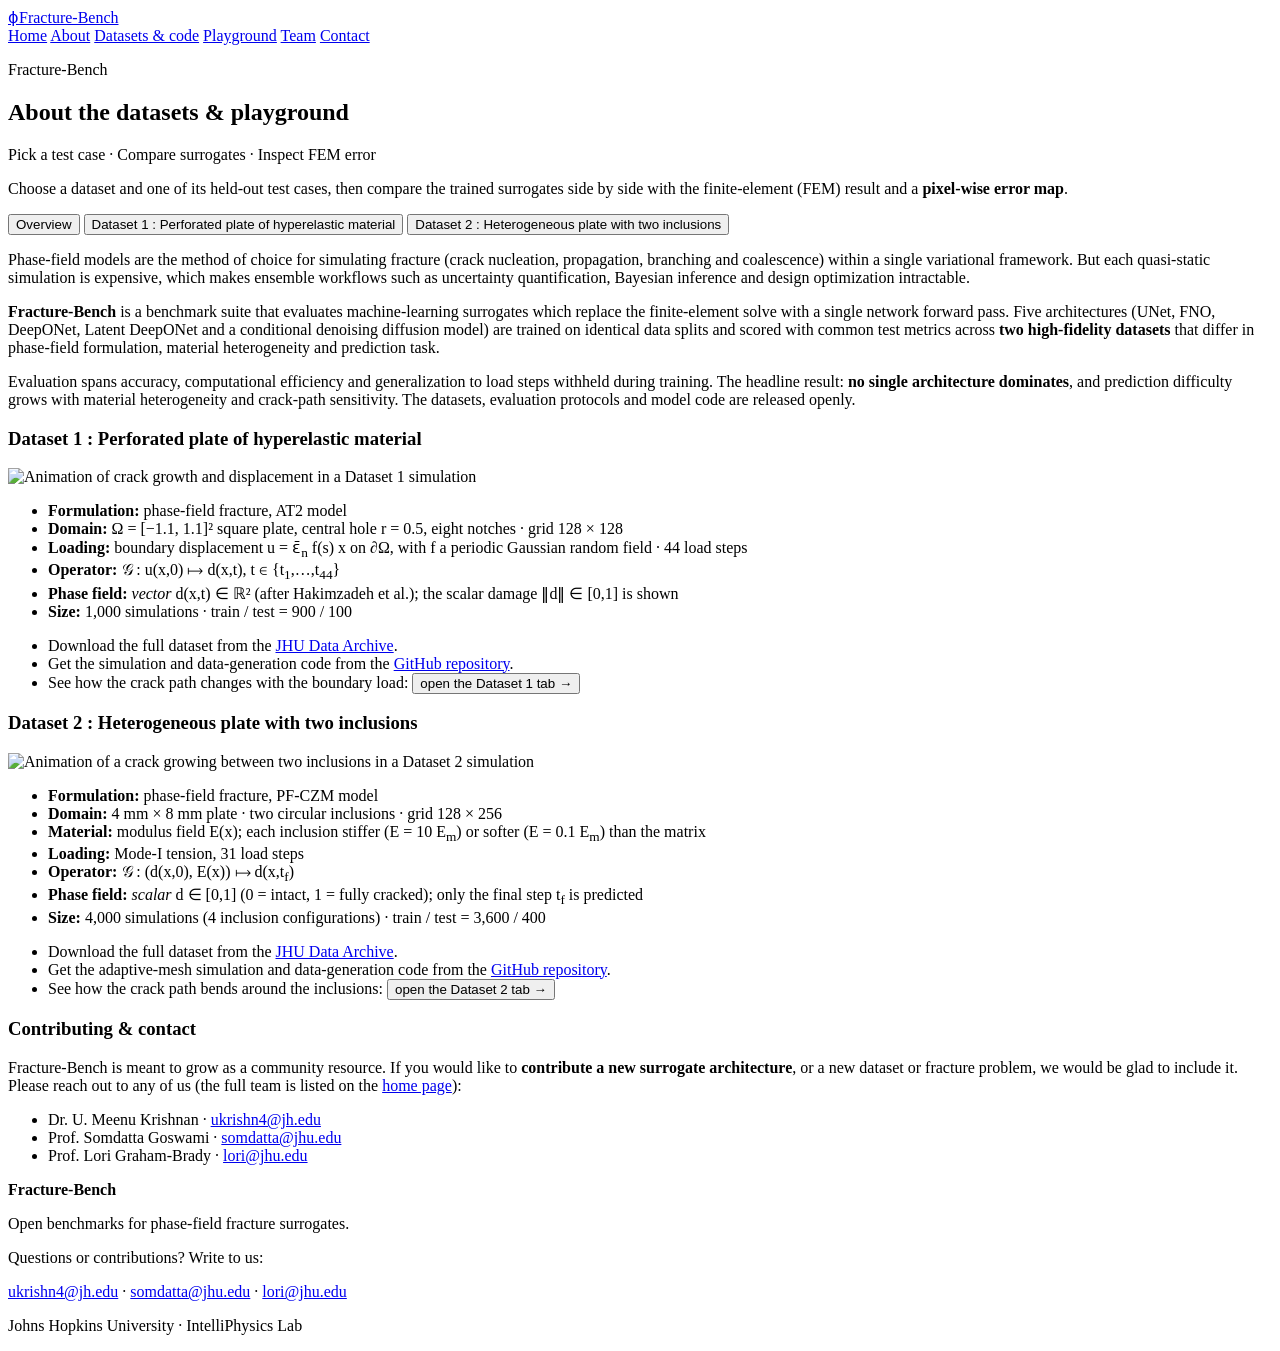
==== playground.html @ a0dae235 "website" ====
<!doctype html>
<html lang="en">
<head>
  <meta charset="utf-8">
  <meta name="viewport" content="width=device-width, initial-scale=1">
  <title>Fracture-Bench Playground</title>
  <meta name="description" content="Compare FNO, DeepONet and Latent DeepONet predictions with finite-element results on held-out phase-field fracture test cases.">
  <link rel="icon" href="data:image/svg+xml,%3Csvg xmlns='http://www.w3.org/2000/svg' viewBox='0 0 32 32'%3E%3Crect width='32' height='32' rx='4' fill='%230D1F45'/%3E%3Ctext x='16' y='22' font-size='18' text-anchor='middle' fill='white' font-family='serif'%3E%CF%95%3C/text%3E%3C/svg%3E">
  <link rel="preconnect" href="https://fonts.googleapis.com">
  <link rel="preconnect" href="https://fonts.gstatic.com" crossorigin>
  <link href="https://fonts.googleapis.com/css2?family=Inter:wght@400;500;600;700;800&display=swap" rel="stylesheet">
  <link rel="stylesheet" href="assets/style.css">
  <script src="assets/site.js" defer></script>
  <script src="assets/viewer.js" defer></script>
</head>
<body>
  <header class="site-nav">
    <div class="wrap nav-inner">
      <a class="brand" href="./"><span class="mark"><span>ϕ</span></span><span>Fracture-Bench</span></a>
      <nav class="nav-links" aria-label="Site">
        <a href="./">Home</a>
        <a href="./#about" class="nav-extra">About</a>
        <a href="./#resources" class="nav-extra">Datasets &amp; code</a>
        <a href="playground.html" aria-current="page">Playground</a>
        <a href="./#team" class="nav-extra">Team</a>
        <a href="#contact" class="nav-extra">Contact</a>
      </nav>
    </div>
  </header>

  <section class="page-head">
    <div class="wrap-narrow">
      <p class="kicker">Fracture-Bench</p>
      <h1>About the datasets &amp; playground</h1>
      <p class="page-sub">Pick a test case · Compare surrogates · Inspect FEM error</p>
    </div>
  </section>

  <main class="wrap-narrow">
    <p class="pg-copy">Choose a dataset and one of its held-out test cases, then compare the trained surrogates side by side with the finite-element (FEM) result and a <strong>pixel-wise error map</strong>.</p>

    <div class="tabs" role="tablist" aria-label="Playground sections">
      <button class="tab" role="tab" id="tab-overview" aria-controls="panel-overview" data-tab="overview">Overview</button>
      <button class="tab" role="tab" id="tab-dataset1" aria-controls="panel-dataset1" data-tab="dataset1">Dataset 1 : Perforated plate of hyperelastic material</button>
      <button class="tab" role="tab" id="tab-dataset2" aria-controls="panel-dataset2" data-tab="dataset2">Dataset 2 : Heterogeneous plate with two inclusions</button>
    </div>

    <!-- ============================================================ Overview -->
    <section id="panel-overview" role="tabpanel" aria-labelledby="tab-overview">
      <div class="box accent">
        <p>Phase-field models are the method of choice for simulating fracture (crack nucleation, propagation, branching and coalescence) within a single variational framework. But each quasi-static simulation is expensive, which makes ensemble workflows such as uncertainty quantification, Bayesian inference and design optimization intractable.</p>
        <p><b>Fracture-Bench</b> is a benchmark suite that evaluates machine-learning surrogates which replace the finite-element solve with a single network forward pass. Five architectures (UNet, FNO, DeepONet, Latent DeepONet and a conditional denoising diffusion model) are trained on identical data splits and scored with common test metrics across <b>two high-fidelity datasets</b> that differ in phase-field formulation, material heterogeneity and prediction task.</p>
        <p>Evaluation spans accuracy, computational efficiency and generalization to load steps withheld during training. The headline result: <b>no single architecture dominates</b>, and prediction difficulty grows with material heterogeneity and crack-path sensitivity. The datasets, evaluation protocols and model code are released openly.</p>
      </div>

      <div class="ds-grid">
        <div class="box">
          <h3>Dataset 1 : Perforated plate of hyperelastic material</h3>
          <img src="https://raw.githubusercontent.com/Centrum-IntelliPhysics/Benchmark-Data--Phase-field-fracture-in-hyperelastic-material/main/animations/phase_and_disp_evolution_sample1.gif" alt="Animation of crack growth and displacement in a Dataset 1 simulation">
          <ul>
            <li><b>Formulation:</b> phase-field fracture, AT2 model</li>
            <li><b>Domain:</b> Ω = [−1.1, 1.1]² square plate, central hole r = 0.5, eight notches · grid 128 × 128</li>
            <li><b>Loading:</b> boundary displacement u = ε̄<sub>n</sub> f(s) x on ∂Ω, with f a periodic Gaussian random field · 44 load steps</li>
            <li><b>Operator:</b> 𝒢 : u(x,0) ↦ d(x,t), t ∈ {t<sub>1</sub>,…,t<sub>44</sub>}</li>
            <li><b>Phase field:</b> <i>vector</i> d(x,t) ∈ ℝ² (after Hakimzadeh et al.); the scalar damage ‖d‖ ∈ [0,1] is shown</li>
            <li><b>Size:</b> 1,000 simulations · train / test = 900 / 100</li>
          </ul>
          <ul class="ticks">
            <li>Download the full dataset from the <a href="https://doi.org/10.7281/T1XFF19O" target="_blank" rel="noopener">JHU Data Archive</a>.</li>
            <li>Get the simulation and data-generation code from the <a href="https://github.com/Centrum-IntelliPhysics/Benchmark-Data--Phase-field-fracture-in-hyperelastic-material" target="_blank" rel="noopener">GitHub repository</a>.</li>
            <li>See how the crack path changes with the boundary load: <button class="link-button" type="button" data-goto="dataset1">open the Dataset 1 tab →</button></li>
          </ul>
        </div>
        <div class="box">
          <h3>Dataset 2 : Heterogeneous plate with two inclusions</h3>
          <img src="https://raw.githubusercontent.com/Centrum-IntelliPhysics/Benchmark_Data_Phase_field_fracture_in_fgm/main/figure/1_animation.gif" alt="Animation of a crack growing between two inclusions in a Dataset 2 simulation">
          <ul>
            <li><b>Formulation:</b> phase-field fracture, PF-CZM model</li>
            <li><b>Domain:</b> 4 mm × 8 mm plate · two circular inclusions · grid 128 × 256</li>
            <li><b>Material:</b> modulus field E(x); each inclusion stiffer (E = 10 E<sub>m</sub>) or softer (E = 0.1 E<sub>m</sub>) than the matrix</li>
            <li><b>Loading:</b> Mode-I tension, 31 load steps</li>
            <li><b>Operator:</b> 𝒢 : (d(x,0), E(x)) ↦ d(x,t<sub>f</sub>)</li>
            <li><b>Phase field:</b> <i>scalar</i> d ∈ [0,1] (0 = intact, 1 = fully cracked); only the final step t<sub>f</sub> is predicted</li>
            <li><b>Size:</b> 4,000 simulations (4 inclusion configurations) · train / test = 3,600 / 400</li>
          </ul>
          <ul class="ticks">
            <li>Download the full dataset from the <a href="https://doi.org/10.7281/T1RZFI3I" target="_blank" rel="noopener">JHU Data Archive</a>.</li>
            <li>Get the adaptive-mesh simulation and data-generation code from the <a href="https://github.com/Centrum-IntelliPhysics/Benchmark_Data_Phase_field_fracture_in_fgm" target="_blank" rel="noopener">GitHub repository</a>.</li>
            <li>See how the crack path bends around the inclusions: <button class="link-button" type="button" data-goto="dataset2">open the Dataset 2 tab →</button></li>
          </ul>
        </div>
      </div>

      <div class="box accent">
        <h3>Contributing &amp; contact</h3>
        <p>Fracture-Bench is meant to grow as a community resource. If you would like to <b>contribute a new surrogate architecture</b>, or a new dataset or fracture problem, we would be glad to include it. Please reach out to any of us (the full team is listed on the <a href="./#team">home page</a>):</p>
        <ul>
          <li>Dr. U. Meenu Krishnan · <a href="mailto:ukrishn4@jh.edu">ukrishn4@jh.edu</a></li>
          <li>Prof. Somdatta Goswami · <a href="mailto:somdatta@jhu.edu">somdatta@jhu.edu</a></li>
          <li>Prof. Lori Graham-Brady · <a href="mailto:lori@jhu.edu">lori@jhu.edu</a></li>
        </ul>
      </div>
    </section>

    <!-- ============================================================ Dataset 1 -->
    <section id="panel-dataset1" role="tabpanel" aria-labelledby="tab-dataset1" hidden>
      <div class="box">
        Crack growth in a <b>perforated hyperelastic plate</b> (AT2) under a Gaussian-random-field boundary displacement.
        <ul>
          <li><b>Test case:</b> one of 10 held-out FEM simulations that the models never saw in training.</li>
          <li><b>Surrogates:</b> compare FNO, DeepONet and Latent DeepONet at 11, 22 or 44 load steps.</li>
          <li><b>Output:</b> the damage ‖d(x,t)‖ at each load step next to FEM, and the error |prediction − FEM| below. Press <b>Play</b> to watch the crack grow.</li>
        </ul>
      </div>
      <div class="viewer" data-viewer="d1">
        <div class="controls">
          <h2>Input</h2>
          <div class="field">
            <label for="d1-sample">Held-out test case</label>
            <select id="d1-sample"></select>
          </div>
          <figure class="input-figure field">
            <img id="d1-input" alt="Initial displacement magnitude of the selected test case">
            <figcaption>‖u(x, 0)‖, the initial displacement the models take as input</figcaption>
          </figure>
          <h2>Surrogates</h2>
          <div class="field checks" id="d1-models"></div>
          <div class="field">
            <span class="label" id="d1-res-label">Temporal resolution (load steps)</span>
            <div class="segmented" role="group" aria-labelledby="d1-res-label" id="d1-res">
              <button type="button" data-n="11" aria-pressed="true">11</button>
              <button type="button" data-n="22" aria-pressed="false">22</button>
              <button type="button" data-n="44" aria-pressed="false">44</button>
            </div>
          </div>
          <p class="hint">UNet and cDDPM will be added once their trained weights are released.</p>
        </div>
        <div class="output">
          <div class="step-bar">
            <button class="play" type="button" id="d1-play">▶ Play</button>
            <input type="range" id="d1-step" min="1" max="11" value="11" aria-label="Load step">
            <output id="d1-step-out" for="d1-step">Load step 11 / 11</output>
          </div>
          <p class="row-title">‖d(x, t)‖: prediction and FEM</p>
          <div class="panels" id="d1-pred"></div>
          <div class="hbar" id="d1-cb-phase"></div>
          <p class="row-title">|prediction − FEM|</p>
          <div class="panels" id="d1-err"></div>
          <div class="hbar" id="d1-cb-err"></div>
          <p class="hint">Predictions were computed once with the trained models. The error scale is capped at the 95th percentile of the errors at each load step. MSE is the mean squared error of ‖d‖ at the shown step, outside the hole. The 11- and 22-step FNO models are re-runs that saved their spectral weights, and the 44-step DeepONet comes from a supplementary run (in the paper, that configuration did not reach the error threshold).</p>
        </div>
      </div>
    </section>

    <!-- ============================================================ Dataset 2 -->
    <section id="panel-dataset2" role="tabpanel" aria-labelledby="tab-dataset2" hidden>
      <div class="box">
        The final crack pattern in a <b>heterogeneous plate with two circular inclusions</b> (PF-CZM) under Mode-I tension.
        <ul>
          <li><b>Test case:</b> one of 10 held-out FEM simulations covering all four inclusion configurations.</li>
          <li><b>Surrogates:</b> compare FNO, DeepONet and Latent DeepONet.</li>
          <li><b>Output:</b> the phase field d(x,t<sub>f</sub>) at the final load step next to FEM, and the error |prediction − FEM| below.</li>
        </ul>
      </div>
      <div class="viewer d2" data-viewer="d2">
        <div class="controls">
          <h2>Input</h2>
          <div class="field">
            <label for="d2-sample">Held-out test case</label>
            <select id="d2-sample"></select>
          </div>
          <figure class="input-figure field">
            <img id="d2-input" alt="Inclusions and initial crack of the selected test case">
            <figcaption>Inclusions and the initial crack d(x, 0)</figcaption>
            <ul class="legend">
              <li><span class="swatch" style="background:#8CB87C"></span><span>stiffer inclusion (10 E<sub>m</sub>)</span></li>
              <li><span class="swatch" style="background:#2F6B3C"></span><span>softer inclusion (0.1 E<sub>m</sub>)</span></li>
              <li><span class="swatch" style="background:#4B2273"></span><span>initial crack</span></li>
            </ul>
          </figure>
          <h2>Surrogates</h2>
          <div class="field checks" id="d2-models"></div>
          <p class="hint">UNet and cDDPM will be added once their trained weights are released.</p>
        </div>
        <div class="output">
          <p class="row-title">d(x, t<sub>f</sub>): prediction and FEM</p>
          <div class="panels" id="d2-pred"></div>
          <div class="hbar" id="d2-cb-phase"></div>
          <p class="row-title">|prediction − FEM|</p>
          <div class="panels" id="d2-err"></div>
          <div class="hbar" id="d2-cb-err"></div>
          <p class="hint">Predictions were computed once with the trained models. The error scale is capped at the 95th percentile of the errors. MSE is the mean squared error of d over the whole plate.</p>
        </div>
      </div>
    </section>

    <noscript><p class="empty">The playground needs JavaScript to show the test cases.</p></noscript>
  </main>

  <footer class="footer" id="contact">
    <div class="wrap footer-inner">
      <div>
        <strong>Fracture-Bench</strong>
        <p>Open benchmarks for phase-field fracture surrogates.</p>
      </div>
      <div>
        <p>Questions or contributions? Write to us:</p>
        <p><a href="mailto:ukrishn4@jh.edu">ukrishn4@jh.edu</a> · <a href="mailto:somdatta@jhu.edu">somdatta@jhu.edu</a> · <a href="mailto:lori@jhu.edu">lori@jhu.edu</a></p>
        <p>Johns Hopkins University · IntelliPhysics Lab</p>
      </div>
    </div>
  </footer>
</body>
</html>
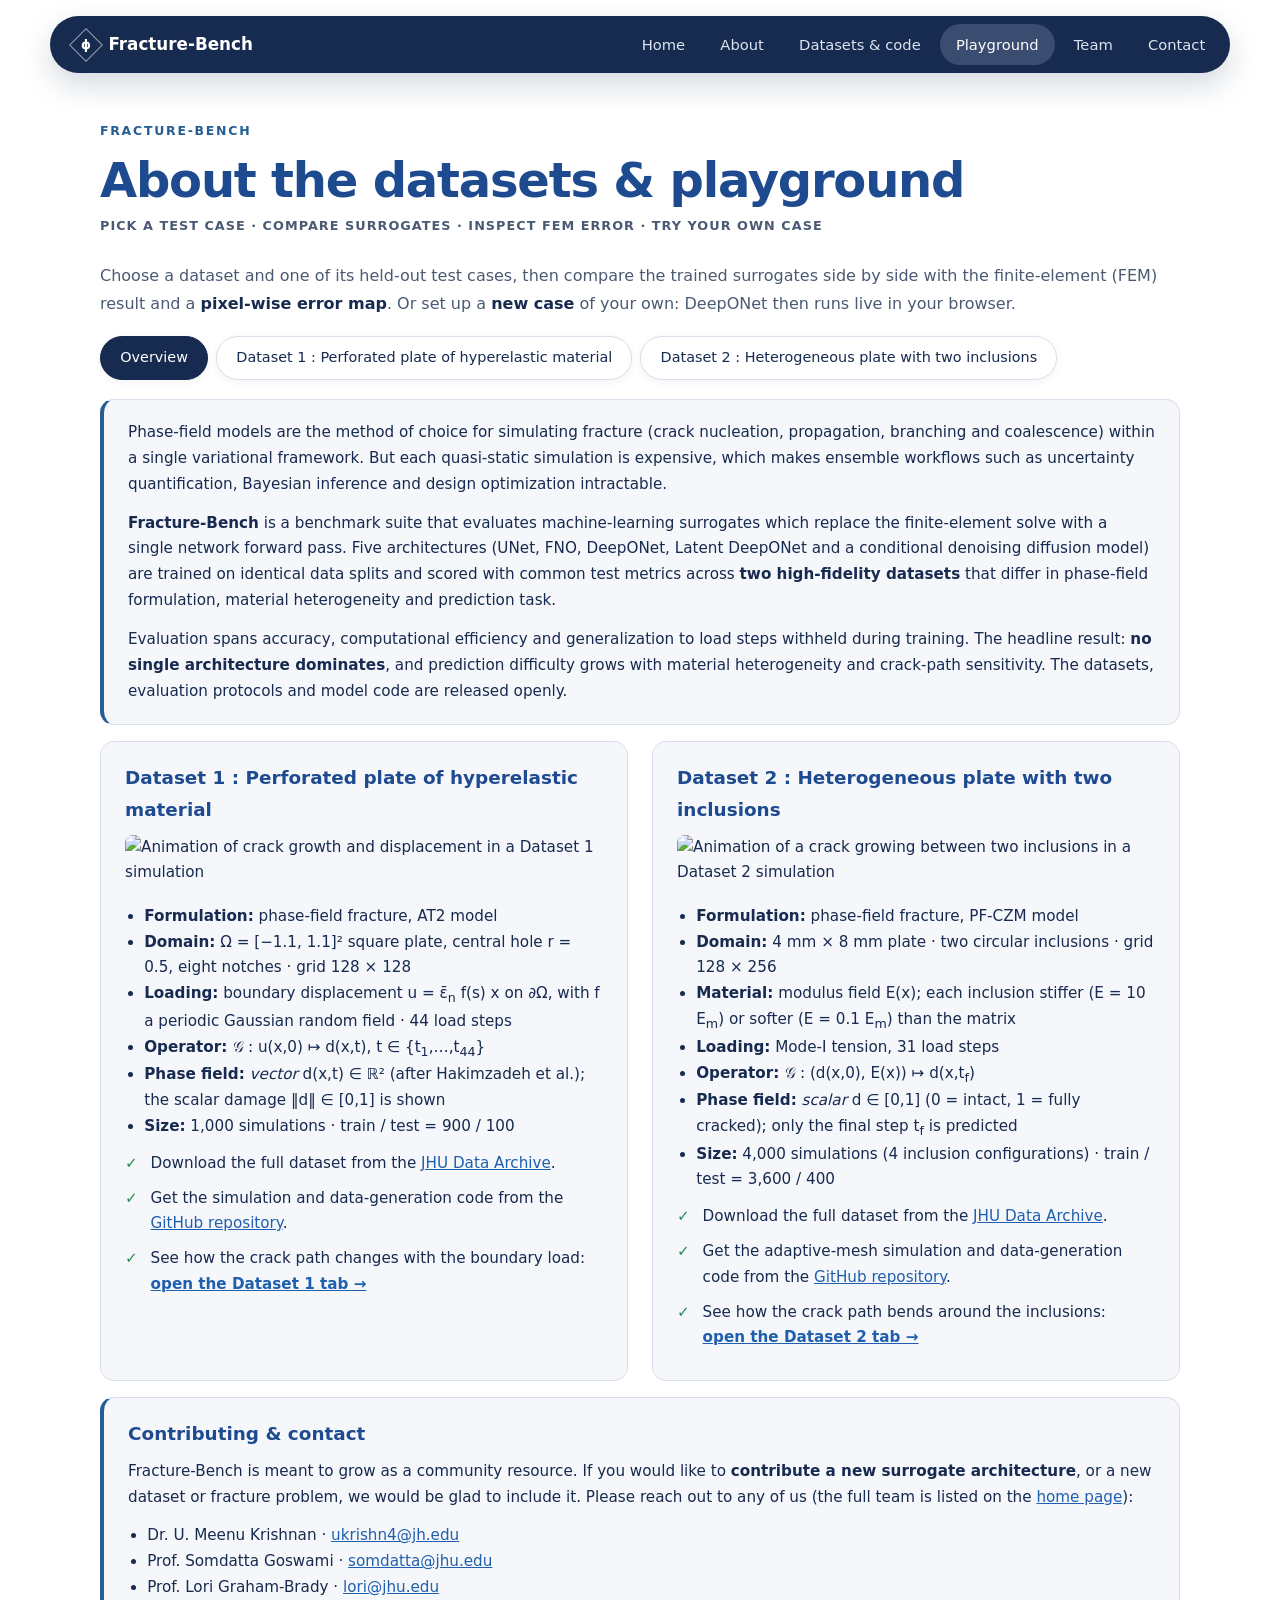
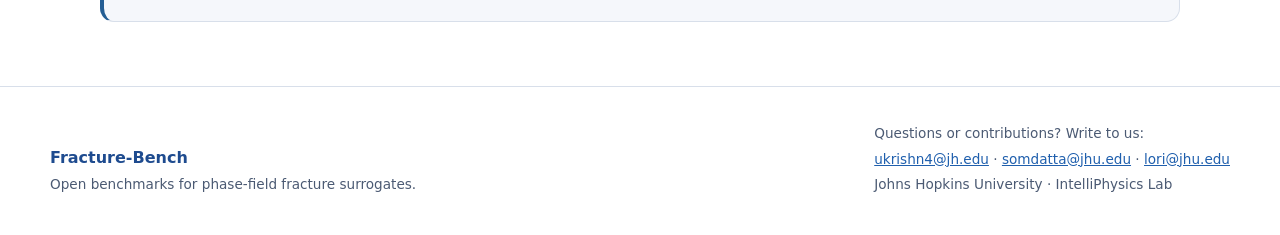
==== commit 746e06f3: "update" ====
--- a/playground.html
+++ b/playground.html
@@ -12,6 +12,7 @@
   <link rel="stylesheet" href="assets/style.css">
   <script src="assets/site.js" defer></script>
   <script src="assets/viewer.js" defer></script>
+  <script src="assets/live.js" defer></script>
 </head>
 <body>
   <header class="site-nav">
@@ -32,12 +33,12 @@
     <div class="wrap-narrow">
       <p class="kicker">Fracture-Bench</p>
       <h1>About the datasets &amp; playground</h1>
-      <p class="page-sub">Pick a test case · Compare surrogates · Inspect FEM error</p>
+      <p class="page-sub">Pick a test case · Compare surrogates · Inspect FEM error · Try your own case</p>
     </div>
   </section>
 
   <main class="wrap-narrow">
-    <p class="pg-copy">Choose a dataset and one of its held-out test cases, then compare the trained surrogates side by side with the finite-element (FEM) result and a <strong>pixel-wise error map</strong>.</p>
+    <p class="pg-copy">Choose a dataset and one of its held-out test cases, then compare the trained surrogates side by side with the finite-element (FEM) result and a <strong>pixel-wise error map</strong>. Or set up a <strong>new case</strong> of your own: DeepONet then runs live in your browser.</p>
 
     <div class="tabs" role="tablist" aria-label="Playground sections">
       <button class="tab" role="tab" id="tab-overview" aria-controls="panel-overview" data-tab="overview">Overview</button>
@@ -110,9 +111,72 @@
           <li><b>Test case:</b> one of 10 held-out FEM simulations that the models never saw in training.</li>
           <li><b>Surrogates:</b> compare FNO, DeepONet and Latent DeepONet at 11, 22 or 44 load steps.</li>
           <li><b>Output:</b> the damage ‖d(x,t)‖ at each load step next to FEM, and the error |prediction − FEM| below. Press <b>Play</b> to watch the crack grow.</li>
+          <li><b>New load:</b> switch the input to <b>New load (live)</b> to draw your own boundary load. DeepONet then predicts the crack growth in your browser.</li>
         </ul>
       </div>
-      <div class="viewer" data-viewer="d1">
+      <div class="mode-bar">
+        <span class="label" id="d1-mode-label">Input</span>
+        <div class="segmented" role="group" aria-labelledby="d1-mode-label" data-modes="d1">
+          <button type="button" data-v="test" aria-pressed="true">Held-out test case</button>
+          <button type="button" data-v="live" aria-pressed="false">New load (live)</button>
+        </div>
+      </div>
+      <div class="viewer live" id="d1-live" hidden>
+        <div class="controls">
+          <h2>Boundary load</h2>
+          <p class="hint formula">A new load from the Gaussian random field of the FEM data generator:<br>
+            f(s) = μ + Σ<sub>n</sub> λ<sub>n</sub> [ξ<sub>n</sub> cos nφ + η<sub>n</sub> sin nφ], λ<sub>n</sub> = √2 σ ((2πn)² + τ²)<sup>−γ/2</sup></p>
+          <div class="field">
+            <label for="d1l-seed">Random seed (ξ<sub>n</sub>, η<sub>n</sub>)</label>
+            <div class="seed-row">
+              <input type="number" id="d1l-seed" min="0" max="99999" step="1" value="42">
+              <button type="button" class="ghost" id="d1l-dice">New random load</button>
+            </div>
+          </div>
+          <div class="field params">
+            <label>γ, smoothness <input type="number" id="d1l-gamma" min="1" max="8" step="0.5" value="4"></label>
+            <label>τ, inverse length scale <input type="number" id="d1l-tau" min="0.5" max="20" step="0.5" value="5"></label>
+            <label>σ, amplitude <input type="number" id="d1l-sigma" min="1" max="2000" step="25" value="625"></label>
+            <label>μ, mean load level <input type="number" id="d1l-mean" min="0.3" max="3" step="0.05" value="1"></label>
+          </div>
+          <p class="hint">The training data used γ = 4, τ = 5, σ = 625 and μ = 1. Other values give loads unlike any the model was trained on. <button class="link-button" type="button" id="d1l-reset">Reset</button></p>
+          <figure class="profile field">
+            <svg id="d1l-profile" viewBox="0 0 300 112" role="img" aria-label="Boundary load profile"></svg>
+            <figcaption>Load profile f(s) / mean</figcaption>
+          </figure>
+          <figure class="input-figure field">
+            <canvas id="d1l-input" width="128" height="128" role="img" aria-label="Initial displacement magnitude"></canvas>
+            <figcaption>‖u(x, 0)‖ from a linear-elastic solve of the first load step</figcaption>
+          </figure>
+          <h2>Surrogate</h2>
+          <p class="hint">DeepONet, running in your browser.</p>
+          <div class="field">
+            <span class="label" id="d1l-res-label">Temporal resolution (load steps)</span>
+            <div class="segmented" role="group" aria-labelledby="d1l-res-label" id="d1l-res">
+              <button type="button" data-v="11" aria-pressed="true">11</button>
+              <button type="button" data-v="22" aria-pressed="false">22</button>
+              <button type="button" data-v="44" aria-pressed="false">44</button>
+            </div>
+          </div>
+          <button class="run" type="button" id="d1l-run">Predict crack evolution</button>
+          <p class="status" id="d1l-status" role="status"></p>
+        </div>
+        <div class="output">
+          <div class="step-bar">
+            <button class="play" type="button" id="d1l-play">▶ Play</button>
+            <input type="range" id="d1l-step" min="1" max="11" value="11" aria-label="Load step">
+            <output id="d1l-step-out" for="d1l-step">Load step – / –</output>
+          </div>
+          <p class="row-title">‖d(x, t)‖: DeepONet prediction</p>
+          <div class="live-frame" id="d1l-frame">
+            <canvas id="d1l-pred" width="128" height="128" role="img" aria-label="DeepONet prediction"></canvas>
+            <p class="placeholder" id="d1l-placeholder"><span>Press <b>Predict crack evolution</b> to run DeepONet on this load.</span></p>
+          </div>
+          <div class="hbar" id="d1l-cb"></div>
+          <p class="hint">DeepONet runs on your computer with the trained weights, which are downloaded once (12–20 MB). A prediction takes a few seconds on a laptop. A new load has no FEM result, so there is no error map. FNO and Latent DeepONet have much larger weights (185 MB to 1.2 GB), so they are shown for the held-out test cases only. The 44-step DeepONet comes from a supplementary run.</p>
+        </div>
+      </div>
+      <div class="viewer" id="d1-test" data-viewer="d1">
         <div class="controls">
           <h2>Input</h2>
           <div class="field">
@@ -160,9 +224,66 @@
           <li><b>Test case:</b> one of 10 held-out FEM simulations covering all four inclusion configurations.</li>
           <li><b>Surrogates:</b> compare FNO, DeepONet and Latent DeepONet.</li>
           <li><b>Output:</b> the phase field d(x,t<sub>f</sub>) at the final load step next to FEM, and the error |prediction − FEM| below.</li>
+          <li><b>Your own setup:</b> switch the input to <b>Custom setup (live)</b> to choose the inclusions and place the initial crack. DeepONet then predicts the final crack in your browser.</li>
         </ul>
       </div>
-      <div class="viewer d2" data-viewer="d2">
+      <div class="mode-bar">
+        <span class="label" id="d2-mode-label">Input</span>
+        <div class="segmented" role="group" aria-labelledby="d2-mode-label" data-modes="d2">
+          <button type="button" data-v="test" aria-pressed="true">Held-out test case</button>
+          <button type="button" data-v="live" aria-pressed="false">Custom setup (live)</button>
+        </div>
+      </div>
+      <div class="viewer d2 live" id="d2-live" hidden>
+        <div class="controls">
+          <h2>Inclusions</h2>
+          <div class="field">
+            <span class="label" id="d2l-upper-label">Upper inclusion (2 mm diameter)</span>
+            <div class="segmented" role="group" aria-labelledby="d2l-upper-label" id="d2l-upper">
+              <button type="button" data-v="1" aria-pressed="false">Stiffer (10 E<sub>m</sub>)</button>
+              <button type="button" data-v="0" aria-pressed="true">Softer (0.1 E<sub>m</sub>)</button>
+            </div>
+          </div>
+          <div class="field">
+            <span class="label" id="d2l-lower-label">Lower inclusion (3 mm diameter)</span>
+            <div class="segmented" role="group" aria-labelledby="d2l-lower-label" id="d2l-lower">
+              <button type="button" data-v="1" aria-pressed="true">Stiffer (10 E<sub>m</sub>)</button>
+              <button type="button" data-v="0" aria-pressed="false">Softer (0.1 E<sub>m</sub>)</button>
+            </div>
+          </div>
+          <h2>Initial crack tip</h2>
+          <div class="field range-field">
+            <label for="d2l-tx">Tip x <output id="d2l-tx-out" for="d2l-tx"></output></label>
+            <input type="range" id="d2l-tx" step="1">
+          </div>
+          <div class="field range-field">
+            <label for="d2l-ty">Tip y <output id="d2l-ty-out" for="d2l-ty"></output></label>
+            <input type="range" id="d2l-ty" step="1">
+          </div>
+          <p class="hint">The tip can be placed where the training cracks started. You can also click on the plate below.</p>
+          <figure class="input-figure field">
+            <canvas id="d2l-input" width="128" height="256" role="img" aria-label="Inclusions and initial crack"></canvas>
+            <figcaption>Inclusions and the initial crack d(x, 0)</figcaption>
+            <ul class="legend">
+              <li><span class="swatch" style="background:#8CB87C"></span><span>stiffer inclusion (10 E<sub>m</sub>)</span></li>
+              <li><span class="swatch" style="background:#2F6B3C"></span><span>softer inclusion (0.1 E<sub>m</sub>)</span></li>
+              <li><span class="swatch" style="background:#4B2273"></span><span>initial crack</span></li>
+            </ul>
+          </figure>
+          <button class="run" type="button" id="d2l-run">Predict final crack path</button>
+          <p class="status" id="d2l-status" role="status"></p>
+        </div>
+        <div class="output">
+          <p class="row-title">d(x, t<sub>f</sub>): DeepONet prediction</p>
+          <div class="live-frame" id="d2l-frame">
+            <canvas id="d2l-pred" width="128" height="256" role="img" aria-label="DeepONet prediction"></canvas>
+            <p class="placeholder" id="d2l-placeholder"><span>Press <b>Predict final crack path</b> to run DeepONet on this setup.</span></p>
+          </div>
+          <div class="hbar" id="d2l-cb"></div>
+          <p class="hint">DeepONet runs on your computer with the trained weights, which are downloaded once (24 MB). The first prediction takes a few seconds; after that, the result updates as you change the setup. A custom setup has no FEM result, so there is no error map. FNO and Latent DeepONet have much larger weights (144 MB and 277 MB), so they are shown for the held-out test cases only.</p>
+        </div>
+      </div>
+      <div class="viewer d2" id="d2-test" data-viewer="d2">
         <div class="controls">
           <h2>Input</h2>
           <div class="field">
--- a/assets/style.css
+++ b/assets/style.css
@@ -0,0 +1,511 @@
+/* Fracture-Bench site: white pages, dark-blue text, blue headings. */
+:root {
+  --navy: #172A4F;          /* menu pill, dark text */
+  --navy-active: #3A4D70;   /* current menu item */
+  --heading: #1E4B8F;       /* headings */
+  --blue: #245E94;          /* accents, active controls */
+  --text: #172A4F;
+  --muted: #4B5A73;
+  --border: #D8DFEA;
+  --soft-bg: #F5F7FB;
+  --link: #1F5FAD;
+  --tick: #2E8B57;
+  color-scheme: light;
+}
+
+* { box-sizing: border-box; }
+html { scroll-behavior: smooth; }
+body {
+  margin: 0;
+  background: #FFFFFF;
+  color: var(--text);
+  font-family: 'Inter', system-ui, -apple-system, 'Segoe UI', sans-serif;
+  line-height: 1.6;
+  -webkit-font-smoothing: antialiased;
+}
+h1, h2, h3 { color: var(--heading); }
+a { color: var(--link); }
+b, strong { color: var(--navy); }
+img { max-width: 100%; }
+.wrap { width: min(1180px, calc(100% - 3rem)); margin: 0 auto; }
+.wrap-narrow { width: min(1080px, calc(100% - 3rem)); margin: 0 auto; }
+
+/* ---------------------------------------------------------------- menu pill */
+.site-nav {
+  position: sticky;
+  top: 0;
+  z-index: 50;
+  padding: 1rem 0 .6rem;
+  background: linear-gradient(#FFFFFF 75%, rgba(255,255,255,0));
+}
+.nav-inner {
+  display: flex;
+  align-items: center;
+  justify-content: space-between;
+  gap: 1rem;
+  background: var(--navy);
+  border-radius: 999px;
+  padding: .5rem .55rem .5rem 1.5rem;
+  box-shadow: 0 12px 30px rgba(23,42,79,.18);
+}
+.brand {
+  display: inline-flex;
+  align-items: center;
+  gap: .65rem;
+  color: #FFFFFF;
+  text-decoration: none;
+  font-size: 1.05rem;
+  font-weight: 700;
+  white-space: nowrap;
+}
+.mark {
+  width: 24px;
+  height: 24px;
+  display: grid;
+  place-items: center;
+  border: 1px solid rgba(255,255,255,.55);
+  font-size: .78rem;
+  transform: rotate(45deg);
+}
+.mark span { transform: rotate(-45deg); }
+.nav-links { display: flex; align-items: center; gap: .2rem; }
+.nav-links a {
+  color: #DCE4F0;
+  text-decoration: none;
+  font-size: .92rem;
+  font-weight: 500;
+  padding: .55rem 1rem;
+  border-radius: 999px;
+  white-space: nowrap;
+}
+.nav-links a:hover { color: #FFFFFF; background: rgba(255,255,255,.1); }
+.nav-links a[aria-current="page"] { color: #FFFFFF; background: var(--navy-active); }
+.nav-links a:focus-visible, .brand:focus-visible { outline: 2px solid #FFFFFF; outline-offset: 2px; }
+
+/* ---------------------------------------------------------------- hero */
+.hero { padding: 3.2rem 0 2.6rem; }
+.kicker {
+  margin: 0 0 .8rem;
+  color: var(--blue);
+  text-transform: uppercase;
+  letter-spacing: .14em;
+  font-weight: 700;
+  font-size: .78rem;
+}
+.hero h1 {
+  font-size: clamp(2.6rem, 7vw, 5.4rem);
+  line-height: 1;
+  font-weight: 800;
+  letter-spacing: -.035em;
+  margin: 0 0 1.2rem;
+}
+.hero-deck { margin: 0 0 .8rem; font-size: clamp(1.15rem, 2.2vw, 1.6rem); font-weight: 700; color: var(--navy); max-width: 780px; line-height: 1.3; }
+.hero-copy { color: var(--muted); margin: 0; font-size: clamp(1rem, 1.5vw, 1.15rem); line-height: 1.75; max-width: 760px; }
+.hero-metrics { margin-top: 1.8rem; display: flex; flex-wrap: wrap; gap: .6rem; }
+.metric {
+  display: inline-flex;
+  align-items: baseline;
+  gap: .5rem;
+  border: 1px solid var(--border);
+  border-radius: 999px;
+  background: #FFFFFF;
+  padding: .55rem 1.15rem;
+  box-shadow: 0 2px 8px rgba(23,42,79,.05);
+}
+.metric strong { font-size: 1rem; }
+.metric span { color: var(--muted); font-size: .85rem; }
+
+/* ---------------------------------------------------------------- basics + cards */
+.basics { padding: 2rem 0 1.75rem; }
+.basics-title {
+  position: relative;
+  display: inline-block;
+  font-size: clamp(1.7rem, 3.4vw, 2.5rem);
+  line-height: 1.1;
+  font-weight: 800;
+  letter-spacing: -.02em;
+  margin: 0 0 1.2rem;
+  padding-bottom: .55rem;
+}
+.basics-title::after { content: ''; position: absolute; left: 0; bottom: 0; width: 64%; height: 4px; border-radius: 2px; background: var(--blue); }
+.basics-copy { color: var(--muted); font-size: clamp(1rem, 1.5vw, 1.15rem); line-height: 1.8; max-width: 1080px; margin: 0 0 1.75rem; }
+
+.project-grid {
+  width: min(1080px, 100%);
+  margin: 0 auto;
+  display: grid;
+  grid-template-columns: repeat(3, minmax(0, 1fr));
+  gap: 12px;
+}
+.card {
+  position: relative;
+  overflow: hidden;
+  min-height: 305px;
+  display: flex;
+  align-items: flex-end;
+  justify-content: center;
+  padding: 1.25rem;
+  border: 1px solid var(--border);
+  border-radius: 16px;
+  color: #FFFFFF;
+  text-decoration: none;
+  isolation: isolate;
+  background: #16315E;
+  box-shadow: 0 6px 18px rgba(23,42,79,.08);
+}
+.card::after {
+  content: ''; position: absolute; inset: 0; z-index: -1;
+  background: linear-gradient(to top, rgba(10,22,46,.9), transparent 58%);
+  transition: background .2s ease;
+}
+a.card:hover::after { background: linear-gradient(to top, rgba(10,22,46,.95), rgba(36,94,148,.05) 72%); }
+a.card:hover .card-title { transform: translateY(-3px); }
+a.card:focus-visible { outline: 3px solid var(--blue); outline-offset: 3px; }
+.card-title {
+  position: relative;
+  z-index: 2;
+  color: #FFFFFF;
+  font-size: 1.24rem;
+  font-weight: 700;
+  line-height: 1.2;
+  text-align: center;
+  text-shadow: 0 2px 12px rgba(0,0,0,.45);
+  transition: transform .2s ease;
+}
+.soon-tag {
+  position: absolute;
+  z-index: 3;
+  top: .8rem;
+  left: .8rem;
+  padding: .3rem .7rem;
+  border-radius: 999px;
+  background: var(--navy);
+  color: #FFFFFF;
+  font-size: .62rem;
+  font-weight: 700;
+  letter-spacing: .08em;
+  text-transform: uppercase;
+}
+/* a card whose link is not public yet: faded art, centred badge */
+.card.is-soon { cursor: default; }
+.card.is-soon .paper-sheet, .card.is-soon svg, .card.is-soon .poster-mock { opacity: .4; }
+.card.is-soon .soon-tag {
+  top: 44%;
+  left: 50%;
+  transform: translate(-50%, -50%);
+  padding: .6rem 1.25rem;
+  font-size: .8rem;
+  box-shadow: 0 8px 22px rgba(23,42,79,.28);
+  white-space: nowrap;
+}
+.paper-card { background: #E8E9E7; }
+.paper-sheet {
+  position: absolute; inset: 26px 34px 22px;
+  padding: 1.25rem 1.05rem;
+  background: #FEFEFC; color: #101828;
+  box-shadow: 0 8px 22px rgba(13,31,69,.18);
+  text-align: center;
+}
+.paper-sheet b { display: block; color: #101828; font-family: Georgia, serif; font-size: .8rem; line-height: 1.25; margin-bottom: .35rem; }
+.paper-sheet i { display: block; font-family: Georgia, serif; font-size: .47rem; margin-bottom: .75rem; }
+.paper-lines {
+  height: 155px;
+  background:
+    linear-gradient(90deg, transparent 49.4%, #CDD2D8 49.4% 50.6%, transparent 50.6%),
+    repeating-linear-gradient(0deg, #4F5968 0 1px, transparent 1px 5px);
+  opacity: .72;
+}
+.code-card { background: #121720; }
+.code-snippet {
+  position: absolute; inset: 24px 22px 18px;
+  margin: 0; color: #9DC3E9;
+  font-family: ui-monospace, SFMono-Regular, Menlo, monospace;
+  font-size: .62rem; line-height: 1.65; white-space: pre-wrap;
+}
+.code-snippet .kw { color: #D5A4F5; }
+.code-snippet .fn { color: #EBCB8B; }
+.code-snippet .cm { color: #6F8199; }
+.dataset-card {
+  background-image: url('https://raw.githubusercontent.com/Centrum-IntelliPhysics/Benchmark-Data--Phase-field-fracture-in-hyperelastic-material/main/animations/phase_and_disp_evolution_sample1.gif');
+  background-size: cover;
+  background-position: center;
+}
+.files-card { background: #E8EDF3; }
+.file-grid { position: absolute; inset: 30px 24px 34px; display: grid; grid-template-columns: repeat(3, 1fr); gap: .65rem; }
+.file-grid i {
+  display: grid; place-items: center; min-height: 62px;
+  border: 1px solid #C3CEDD; border-radius: 8px;
+  background: linear-gradient(#FFFFFF, #E6EBF2);
+  color: #5B7693; box-shadow: 0 4px 10px rgba(13,31,69,.08);
+  font-style: normal; font-size: .6rem; font-weight: 700;
+}
+.model-card { background: #B9C7D8; }
+.model-card svg { position: absolute; inset: 12px; width: calc(100% - 24px); height: calc(100% - 24px); }
+.model-card line { stroke: #172A4F; stroke-width: 5; }
+.model-card circle { fill: #BCCBDC; stroke: #172A4F; stroke-width: 6; }
+.poster-card { background: #DCE5EF; }
+.poster-mock {
+  position: absolute; top: 22px; left: 50%; transform: translateX(-50%);
+  width: min(78%, 260px); height: calc(100% - 22px - 72px);
+  background: #FFFFFF; padding: 10px;
+  display: flex; flex-direction: column; gap: 8px;
+  box-shadow: 0 6px 16px rgba(13,31,69,.25);
+}
+.pm-head {
+  background: var(--navy); color: #FFFFFF;
+  font-size: .62rem; font-weight: 800; letter-spacing: .08em;
+  padding: .45rem .6rem;
+}
+.pm-grid { flex: 1; display: grid; grid-template-columns: repeat(3, 1fr); gap: 6px; }
+.pm-grid i { background: linear-gradient(#E3EAF4, #CBD7E6); border-radius: 2px; }
+.card-foot { position: relative; z-index: 2; display: flex; flex-direction: column; align-items: center; gap: .6rem; }
+.card-links { display: flex; flex-wrap: wrap; justify-content: center; gap: .4rem; }
+.card-links a {
+  padding: .32rem .8rem;
+  border: 1px solid rgba(255,255,255,.75);
+  border-radius: 999px;
+  background: rgba(23,42,79,.65);
+  color: #FFFFFF;
+  font-size: .7rem;
+  font-weight: 600;
+  text-decoration: none;
+  transition: background .2s ease, color .2s ease;
+}
+.card-links a:hover { background: #FFFFFF; color: var(--navy); }
+.card:has(.card-foot)::after { background: linear-gradient(to top, rgba(10,22,46,.95) 34%, transparent 82%); }
+
+/* ---------------------------------------------------------------- team */
+.team { padding: 3rem 0 .5rem; }
+.team-aff { color: var(--muted); margin: 0 0 1.5rem; max-width: 900px; }
+.team-grid {
+  list-style: none;
+  padding: 0;
+  margin: 0;
+  display: grid;
+  grid-template-columns: repeat(3, minmax(0, 1fr));
+  gap: 12px;
+}
+.person {
+  display: flex;
+  align-items: center;
+  gap: .9rem;
+  border: 1px solid var(--border);
+  border-radius: 16px;
+  padding: 1rem 1.2rem;
+  background: #FFFFFF;
+  box-shadow: 0 2px 8px rgba(23,42,79,.05);
+}
+.avatar {
+  width: 48px;
+  height: 48px;
+  flex: none;
+  display: grid;
+  place-items: center;
+  border-radius: 50%;
+  background: var(--navy);
+  color: #FFFFFF;
+  font-weight: 700;
+  font-size: .95rem;
+}
+.person strong { display: block; color: var(--heading); font-size: 1rem; }
+.person .role, .person a { display: block; font-size: .85rem; }
+.person .role { color: var(--muted); }
+
+/* ---------------------------------------------------------------- playground page */
+.page-head { padding: 2.4rem 0 .4rem; }
+.page-head h1 { font-size: clamp(1.9rem, 4vw, 3rem); line-height: 1.1; font-weight: 800; letter-spacing: -.025em; margin: 0 0 .6rem; }
+.page-sub { color: var(--muted); margin: 0; font-size: .8rem; font-weight: 600; letter-spacing: .08em; text-transform: uppercase; }
+.pg-copy { color: var(--muted); font-size: 1rem; line-height: 1.7; margin: 1.2rem 0 1.2rem; }
+
+.tabs { display: flex; flex-wrap: wrap; gap: .5rem; margin-bottom: 1.2rem; }
+.tab {
+  background: #FFFFFF;
+  border: 1px solid var(--border);
+  border-radius: 999px;
+  padding: .6rem 1.2rem;
+  color: var(--navy);
+  font: inherit;
+  font-size: .9rem;
+  font-weight: 500;
+  cursor: pointer;
+  box-shadow: 0 2px 8px rgba(23,42,79,.05);
+}
+.tab:hover { border-color: var(--navy-active); }
+.tab[aria-selected="true"] { background: var(--navy); border-color: var(--navy); color: #FFFFFF; }
+.tab:focus-visible { outline: 3px solid var(--blue); outline-offset: 2px; }
+
+.box {
+  background: var(--soft-bg);
+  border: 1px solid var(--border);
+  border-radius: 14px;
+  padding: 1.25rem 1.5rem;
+  margin-bottom: 1rem;
+  font-size: .95rem;
+  line-height: 1.7;
+}
+.box.accent { border-left: 4px solid var(--blue); }
+.box h3 { margin: 0 0 .6rem; font-size: 1.15rem; }
+.box p { margin: 0 0 .8rem; }
+.box p:last-child { margin-bottom: 0; }
+.box ul { padding-left: 1.2rem; margin: .4rem 0 0; }
+.ds-grid { display: grid; grid-template-columns: repeat(2, minmax(0, 1fr)); gap: 1.5rem; margin-bottom: 1rem; }
+.ds-grid .box { margin: 0; display: flex; flex-direction: column; }
+.ds-grid img { width: 100%; max-height: 240px; object-fit: contain; margin-bottom: .7rem; border-radius: 8px; }
+ul.ticks { list-style: none; padding-left: 0; margin: .7rem 0 0; }
+ul.ticks li { position: relative; padding-left: 1.6rem; margin-bottom: .55rem; }
+ul.ticks li::before { content: '\2713'; position: absolute; left: 0; top: 0; color: var(--tick); font-weight: 700; }
+.link-button {
+  background: none; border: 0; padding: 0;
+  color: var(--link); font: inherit; font-weight: 600;
+  text-decoration: underline; cursor: pointer;
+}
+
+/* ---------------------------------------------------------------- viewer */
+.viewer { display: grid; grid-template-columns: minmax(230px, 300px) minmax(0, 1fr); gap: 2rem; align-items: start; }
+.controls h2 { font-size: 1.3rem; line-height: 1.2; margin: 1.6rem 0 .9rem; }
+.controls h2:first-child { margin-top: 0; }
+.field { margin-bottom: 1.1rem; }
+.field > label, .field > .label { display: block; font-size: .85rem; font-weight: 600; margin-bottom: .35rem; }
+select {
+  width: 100%;
+  padding: .55rem .8rem;
+  border: 1px solid var(--border);
+  border-radius: 10px;
+  background: #FFFFFF;
+  color: var(--text);
+  font: inherit;
+  font-size: .88rem;
+}
+.segmented { display: inline-flex; border: 1px solid var(--border); border-radius: 999px; overflow: hidden; }
+.segmented button {
+  border: 0; border-right: 1px solid var(--border);
+  background: #FFFFFF; color: var(--text);
+  padding: .4rem 1rem; font: inherit; font-size: .88rem; cursor: pointer;
+}
+.segmented button:last-child { border-right: 0; }
+.segmented button[aria-pressed="true"] { background: var(--navy); color: #FFFFFF; }
+.checks label { display: flex; align-items: center; gap: .5rem; font-size: .92rem; margin-bottom: .3rem; cursor: pointer; }
+.checks input { accent-color: var(--navy); width: 16px; height: 16px; }
+.hint { font-size: .8rem; color: var(--muted); margin: .35rem 0 0; }
+.input-figure { margin: 0; }
+.input-figure img { display: block; width: 100%; max-width: 220px; border: 1px solid var(--border); border-radius: 6px; background: #FFFFFF; }
+.input-figure figcaption { font-size: .8rem; color: var(--muted); margin-top: .35rem; }
+.legend { list-style: none; padding: 0; margin: .4rem 0 0; font-size: .8rem; color: var(--muted); }
+.legend li { display: flex; align-items: center; gap: .45rem; }
+.legend .swatch { width: 12px; height: 12px; border-radius: 3px; flex: none; }
+
+.step-bar { display: flex; align-items: center; gap: .8rem; margin-bottom: 1rem; }
+.step-bar input[type="range"] { flex: 1; accent-color: var(--navy); }
+.step-bar output { font-size: .88rem; font-weight: 600; min-width: 7.5rem; text-align: right; }
+.play {
+  border: 1px solid var(--navy); background: var(--navy); color: #FFFFFF;
+  border-radius: 999px; padding: .4rem 1rem; font: inherit; font-size: .85rem; cursor: pointer;
+}
+.play:hover { background: var(--navy-active); }
+.row-title { font-size: .85rem; color: var(--muted); margin: .2rem 0 .5rem; }
+.panels { display: grid; grid-template-columns: repeat(4, minmax(0, 1fr)); gap: .8rem; }
+.d2 .panels { grid-template-columns: repeat(4, minmax(0, 150px)); }
+.panel { margin: 0; }
+.frame {
+  width: 100%;
+  aspect-ratio: 1;
+  background-color: #FFFFFF;
+  background-repeat: no-repeat;
+  border: 1px solid var(--border);
+  border-radius: 6px;
+}
+.d2 .frame { aspect-ratio: 1 / 2; }
+.panel figcaption { font-size: .8rem; text-align: center; margin-top: .3rem; line-height: 1.35; }
+.panel figcaption small { display: block; color: var(--muted); }
+.hbar { display: flex; align-items: center; gap: .5rem; max-width: 420px; margin: .6rem 0 1.6rem; font-size: .72rem; color: var(--muted); }
+.hbar .grad { flex: 1; height: 10px; border: 1px solid var(--border); border-radius: 999px; }
+.hbar em { font-style: normal; font-weight: 600; margin-left: .3rem; white-space: nowrap; }
+.empty { padding: 1.5rem; text-align: center; color: var(--muted); border: 1px dashed var(--border); border-radius: 12px; }
+
+/* ---------------------------------------------------------------- live mode */
+.mode-bar { display: flex; flex-wrap: wrap; align-items: center; gap: .5rem .8rem; margin: 0 0 1.4rem; }
+.mode-bar .label { font-size: .85rem; font-weight: 600; }
+.segmented button sub { font-size: .7em; }
+input[type="number"] {
+  width: 100%;
+  padding: .45rem .6rem;
+  border: 1px solid var(--border);
+  border-radius: 10px;
+  background: #FFFFFF;
+  color: var(--text);
+  font: inherit;
+  font-size: .88rem;
+}
+.seed-row { display: flex; gap: .5rem; }
+.seed-row input { flex: 1; min-width: 0; }
+.params { display: grid; grid-template-columns: repeat(2, minmax(0, 1fr)); gap: .6rem .8rem; }
+.params label { display: block; font-size: .78rem; font-weight: 600; line-height: 1.3; }
+.params input { margin-top: .3rem; }
+.formula { line-height: 1.7; margin-bottom: 1.1rem; }
+.ghost {
+  border: 1px solid var(--navy); background: #FFFFFF; color: var(--navy);
+  border-radius: 999px; padding: .4rem .9rem;
+  font: inherit; font-size: .82rem; cursor: pointer; white-space: nowrap;
+}
+.ghost:hover { background: var(--soft-bg); }
+.range-field label { display: flex; justify-content: space-between; gap: .5rem; font-size: .85rem; font-weight: 600; margin-bottom: .2rem; }
+.range-field output { font-weight: 500; color: var(--muted); }
+.range-field input { width: 100%; accent-color: var(--navy); }
+.run {
+  width: 100%; margin-top: .4rem;
+  border: 0; border-radius: 999px; padding: .7rem 1rem;
+  background: var(--navy); color: #FFFFFF;
+  font: inherit; font-size: .92rem; font-weight: 600; cursor: pointer;
+}
+.run:hover { background: var(--navy-active); }
+.run:disabled { opacity: .65; cursor: progress; }
+.run.attention { box-shadow: 0 0 0 4px rgba(36,94,148,.3); }
+.status { font-size: .8rem; color: var(--muted); min-height: 1.3em; margin: .6rem 0 0; }
+.status.error { color: #B42318; }
+.profile { margin: 0; }
+.profile svg { display: block; width: 100%; height: auto; border: 1px solid var(--border); border-radius: 6px; background: #FFFFFF; }
+.profile text { font-size: 9px; fill: var(--muted); font-family: inherit; }
+.profile figcaption { font-size: .8rem; color: var(--muted); margin-top: .35rem; }
+.input-figure canvas { display: block; width: 100%; max-width: 220px; aspect-ratio: 1; border: 1px solid var(--border); border-radius: 6px; background: #FFFFFF; }
+.d2 .input-figure canvas { aspect-ratio: 1 / 2; max-width: 160px; cursor: crosshair; }
+.live-frame { position: relative; max-width: 420px; }
+.d2 .live-frame { max-width: 220px; }
+.live-frame canvas { display: block; width: 100%; aspect-ratio: 1; border: 1px solid var(--border); border-radius: 6px; background: #FFFFFF; transition: opacity .2s ease; }
+.d2 .live-frame canvas { aspect-ratio: 1 / 2; }
+.live-frame.stale canvas { opacity: .45; }
+.live-frame .placeholder {
+  position: absolute; inset: 0; margin: 0;
+  display: grid; place-items: center; padding: 1.2rem;
+  text-align: center; font-size: .85rem; color: var(--muted);
+}
+.live .output > .hint { max-width: 640px; }
+
+/* ---------------------------------------------------------------- footer */
+.footer { margin-top: 4rem; border-top: 1px solid var(--border); padding: 2rem 0 2.4rem; color: var(--muted); }
+.footer-inner { display: flex; justify-content: space-between; align-items: flex-end; gap: 2rem; }
+.footer strong { color: var(--heading); }
+.footer p { font-size: .85rem; margin: .25rem 0 0; }
+
+[hidden] { display: none !important; }
+
+@media (max-width: 400px) {
+  .brand > span:last-child { display: none; }
+}
+
+@media (max-width: 900px) {
+  .nav-links .nav-extra { display: none; }
+  .project-grid, .team-grid { grid-template-columns: repeat(2, minmax(0, 1fr)); }
+  .viewer { grid-template-columns: 1fr; }
+  .ds-grid { grid-template-columns: 1fr; }
+}
+@media (max-width: 600px) {
+  .wrap, .wrap-narrow { width: calc(100% - 2rem); }
+  .nav-inner { padding-left: 1rem; }
+  .nav-links a { padding: .5rem .75rem; font-size: .86rem; }
+  .project-grid, .team-grid { grid-template-columns: 1fr; }
+  .card { min-height: 275px; }
+  .footer-inner { display: block; }
+  .panels, .d2 .panels { grid-template-columns: repeat(2, minmax(0, 1fr)); }
+  .step-bar { flex-wrap: wrap; }
+  .step-bar output { min-width: 0; }
+}
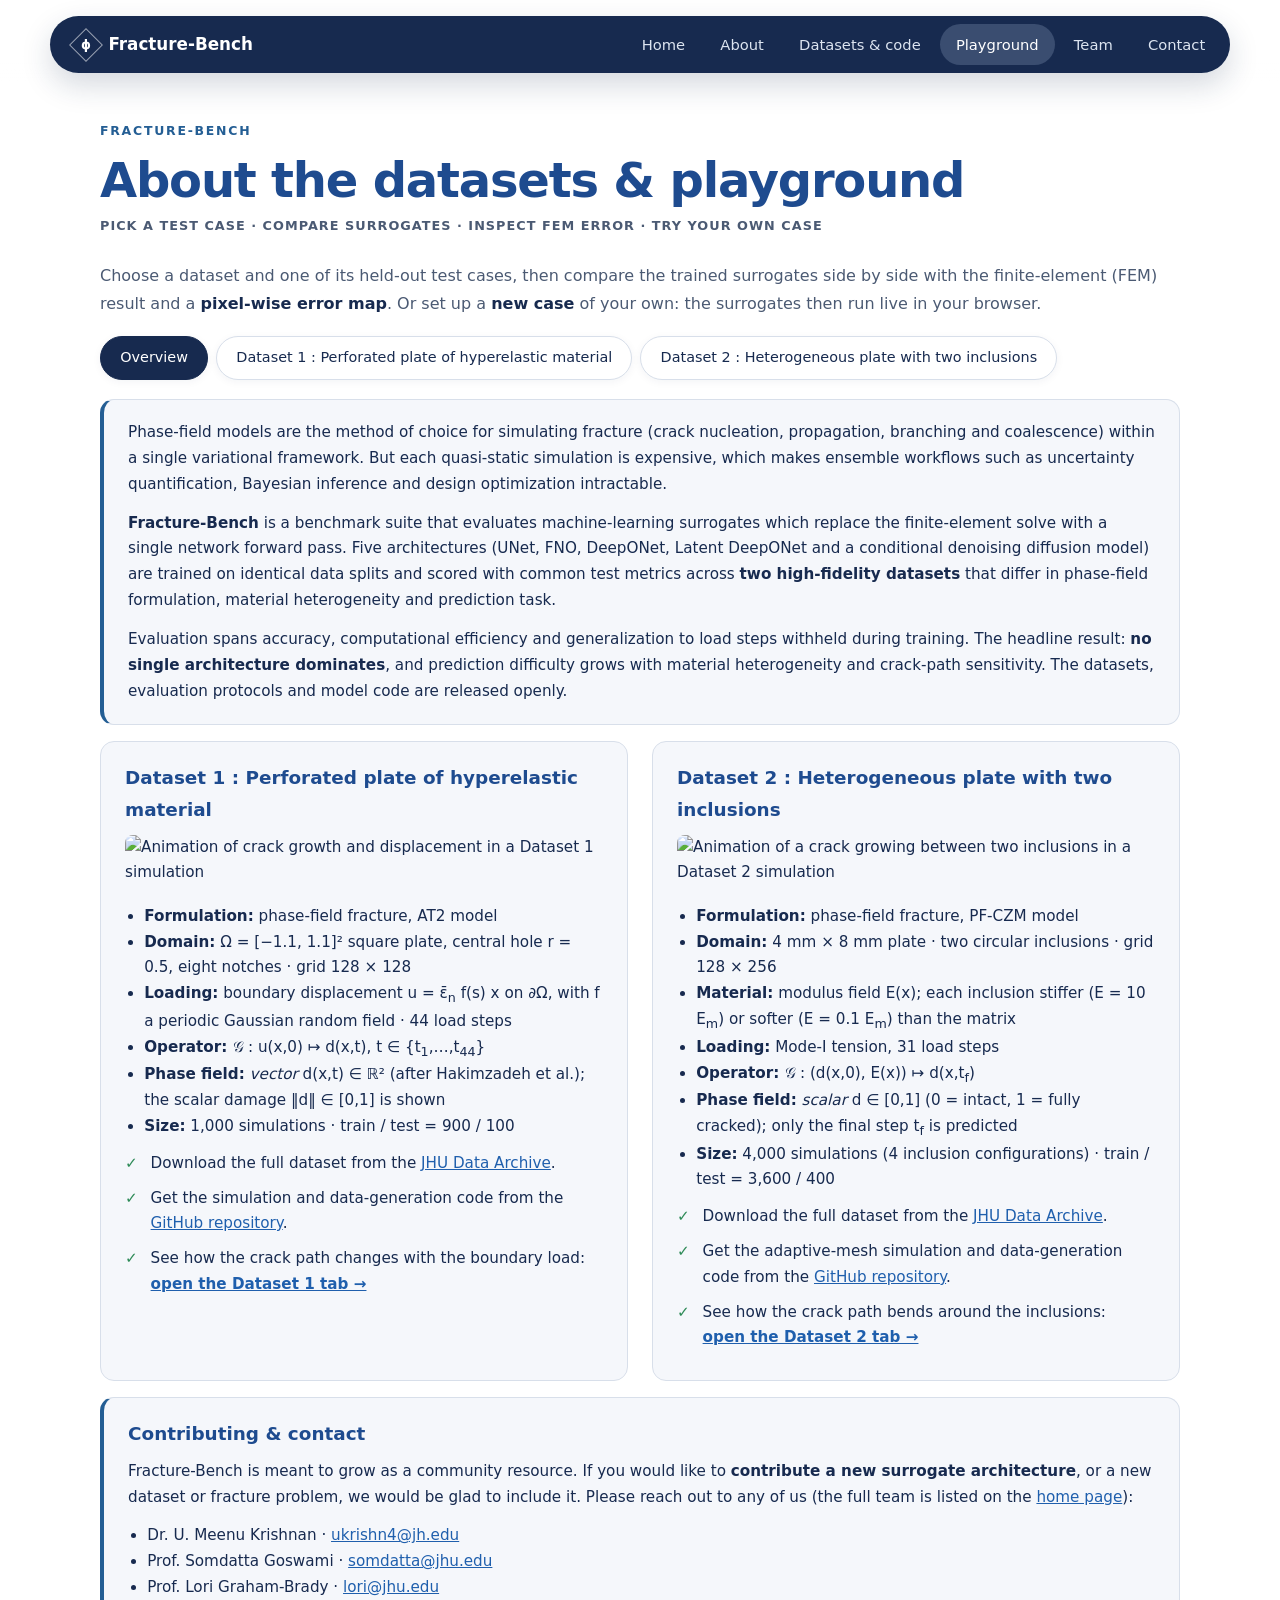
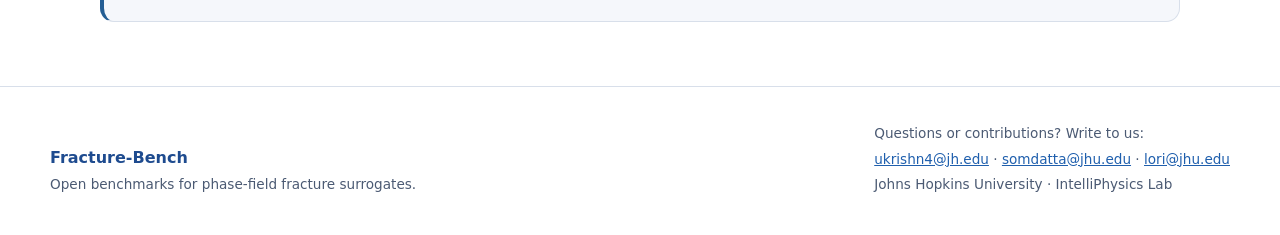
==== commit 09093ee2: "update" ====
--- a/playground.html
+++ b/playground.html
@@ -38,7 +38,7 @@
   </section>
 
   <main class="wrap-narrow">
-    <p class="pg-copy">Choose a dataset and one of its held-out test cases, then compare the trained surrogates side by side with the finite-element (FEM) result and a <strong>pixel-wise error map</strong>. Or set up a <strong>new case</strong> of your own: DeepONet then runs live in your browser.</p>
+    <p class="pg-copy">Choose a dataset and one of its held-out test cases, then compare the trained surrogates side by side with the finite-element (FEM) result and a <strong>pixel-wise error map</strong>. Or set up a <strong>new case</strong> of your own: the surrogates then run live in your browser.</p>
 
     <div class="tabs" role="tablist" aria-label="Playground sections">
       <button class="tab" role="tab" id="tab-overview" aria-controls="panel-overview" data-tab="overview">Overview</button>
@@ -111,7 +111,7 @@
           <li><b>Test case:</b> one of 10 held-out FEM simulations that the models never saw in training.</li>
           <li><b>Surrogates:</b> compare FNO, DeepONet and Latent DeepONet at 11, 22 or 44 load steps.</li>
           <li><b>Output:</b> the damage ‖d(x,t)‖ at each load step next to FEM, and the error |prediction − FEM| below. Press <b>Play</b> to watch the crack grow.</li>
-          <li><b>New load:</b> switch the input to <b>New load (live)</b> to draw your own boundary load. DeepONet then predicts the crack growth in your browser.</li>
+          <li><b>New load:</b> switch the input to <b>New load (live)</b> to draw your own boundary load. DeepONet and Latent DeepONet then predict the crack growth in your browser.</li>
         </ul>
       </div>
       <div class="mode-bar">
@@ -148,8 +148,9 @@
             <canvas id="d1l-input" width="128" height="128" role="img" aria-label="Initial displacement magnitude"></canvas>
             <figcaption>‖u(x, 0)‖ from a linear-elastic solve of the first load step</figcaption>
           </figure>
-          <h2>Surrogate</h2>
-          <p class="hint">DeepONet, running in your browser.</p>
+          <h2>Surrogates</h2>
+          <div class="field checks" id="d1l-models"></div>
+          <p class="hint">FNO is not offered here: its Dataset 1 models (1.2 GB each) are too large for a browser. Compare it on the held-out test cases.</p>
           <div class="field">
             <span class="label" id="d1l-res-label">Temporal resolution (load steps)</span>
             <div class="segmented" role="group" aria-labelledby="d1l-res-label" id="d1l-res">
@@ -167,13 +168,12 @@
             <input type="range" id="d1l-step" min="1" max="11" value="11" aria-label="Load step">
             <output id="d1l-step-out" for="d1l-step">Load step – / –</output>
           </div>
-          <p class="row-title">‖d(x, t)‖: DeepONet prediction</p>
-          <div class="live-frame" id="d1l-frame">
-            <canvas id="d1l-pred" width="128" height="128" role="img" aria-label="DeepONet prediction"></canvas>
-            <p class="placeholder" id="d1l-placeholder"><span>Press <b>Predict crack evolution</b> to run DeepONet on this load.</span></p>
+          <p class="row-title">‖d(x, t)‖: predictions</p>
+          <div class="panels live-panels" id="d1l-panels">
+            <p class="empty">Choose the surrogates and press <b>Predict crack evolution</b>.</p>
           </div>
           <div class="hbar" id="d1l-cb"></div>
-          <p class="hint">DeepONet runs on your computer with the trained weights, which are downloaded once (12–20 MB). A prediction takes a few seconds on a laptop. A new load has no FEM result, so there is no error map. FNO and Latent DeepONet have much larger weights (185 MB to 1.2 GB), so they are shown for the held-out test cases only. The 44-step DeepONet comes from a supplementary run.</p>
+          <p class="hint">The models run on your computer with the trained weights. Each model is downloaded once; its size is shown next to its name. A prediction takes about a second on a laptop, a little longer at 44 load steps. A new load has no FEM result, so there is no error map. The 44-step DeepONet comes from a supplementary run.</p>
         </div>
       </div>
       <div class="viewer" id="d1-test" data-viewer="d1">
@@ -224,7 +224,7 @@
           <li><b>Test case:</b> one of 10 held-out FEM simulations covering all four inclusion configurations.</li>
           <li><b>Surrogates:</b> compare FNO, DeepONet and Latent DeepONet.</li>
           <li><b>Output:</b> the phase field d(x,t<sub>f</sub>) at the final load step next to FEM, and the error |prediction − FEM| below.</li>
-          <li><b>Your own setup:</b> switch the input to <b>Custom setup (live)</b> to choose the inclusions and place the initial crack. DeepONet then predicts the final crack in your browser.</li>
+          <li><b>Your own setup:</b> switch the input to <b>Custom setup (live)</b> to choose the inclusions and place the initial crack. FNO, DeepONet and Latent DeepONet then predict the final crack in your browser.</li>
         </ul>
       </div>
       <div class="mode-bar">
@@ -270,17 +270,18 @@
               <li><span class="swatch" style="background:#4B2273"></span><span>initial crack</span></li>
             </ul>
           </figure>
+          <h2>Surrogates</h2>
+          <div class="field checks" id="d2l-models"></div>
           <button class="run" type="button" id="d2l-run">Predict final crack path</button>
           <p class="status" id="d2l-status" role="status"></p>
         </div>
         <div class="output">
-          <p class="row-title">d(x, t<sub>f</sub>): DeepONet prediction</p>
-          <div class="live-frame" id="d2l-frame">
-            <canvas id="d2l-pred" width="128" height="256" role="img" aria-label="DeepONet prediction"></canvas>
-            <p class="placeholder" id="d2l-placeholder"><span>Press <b>Predict final crack path</b> to run DeepONet on this setup.</span></p>
+          <p class="row-title">d(x, t<sub>f</sub>): predictions</p>
+          <div class="panels live-panels" id="d2l-panels">
+            <p class="empty">Choose the surrogates and press <b>Predict final crack path</b>.</p>
           </div>
           <div class="hbar" id="d2l-cb"></div>
-          <p class="hint">DeepONet runs on your computer with the trained weights, which are downloaded once (24 MB). The first prediction takes a few seconds; after that, the result updates as you change the setup. A custom setup has no FEM result, so there is no error map. FNO and Latent DeepONet have much larger weights (144 MB and 277 MB), so they are shown for the held-out test cases only.</p>
+          <p class="hint">The models run on your computer with the trained weights. Each model is downloaded once; its size is shown next to its name. The first prediction takes a few seconds; after that, the result updates as you change the setup. A custom setup has no FEM result, so there is no error map.</p>
         </div>
       </div>
       <div class="viewer d2" id="d2-test" data-viewer="d2">
--- a/assets/style.css
+++ b/assets/style.css
@@ -10,6 +10,7 @@
   --soft-bg: #F5F7FB;
   --link: #1F5FAD;
   --tick: #2E8B57;
+  --card-bg: #DCE6F4;       /* resource cards: light powder blue */
   color-scheme: light;
 }
 
@@ -131,148 +132,42 @@
 .basics-copy { color: var(--muted); font-size: clamp(1rem, 1.5vw, 1.15rem); line-height: 1.8; max-width: 1080px; margin: 0 0 1.75rem; }
 
 .project-grid {
-  width: min(1080px, 100%);
-  margin: 0 auto;
   display: grid;
   grid-template-columns: repeat(3, minmax(0, 1fr));
-  gap: 12px;
-}
+  gap: 20px;
+}
+/* resource cards: one flat blue tint, text on top, outlined buttons below */
 .card {
-  position: relative;
-  overflow: hidden;
-  min-height: 305px;
   display: flex;
-  align-items: flex-end;
-  justify-content: center;
-  padding: 1.25rem;
-  border: 1px solid var(--border);
-  border-radius: 16px;
-  color: #FFFFFF;
+  flex-direction: column;
+  justify-content: space-between;
+  gap: 1.6rem;
+  min-height: 250px;
+  padding: 1.9rem 1.8rem 1.8rem;
+  border-radius: 18px;
+  background: var(--card-bg);
+}
+.card h3 { margin: 0 0 .55rem; color: var(--navy); font-size: 1.3rem; font-weight: 700; line-height: 1.3; }
+.card p { margin: 0; color: var(--text); font-size: .98rem; line-height: 1.6; }
+.card-actions { display: flex; flex-wrap: wrap; gap: .6rem; }
+.card-btn {
+  display: inline-flex;
+  align-items: center;
+  padding: .7rem 1.3rem;
+  border: 1px solid rgba(23,42,79,.5);
+  border-radius: 14px;
+  color: var(--navy);
+  font-size: .95rem;
+  font-weight: 700;
   text-decoration: none;
-  isolation: isolate;
-  background: #16315E;
-  box-shadow: 0 6px 18px rgba(23,42,79,.08);
-}
-.card::after {
-  content: ''; position: absolute; inset: 0; z-index: -1;
-  background: linear-gradient(to top, rgba(10,22,46,.9), transparent 58%);
-  transition: background .2s ease;
-}
-a.card:hover::after { background: linear-gradient(to top, rgba(10,22,46,.95), rgba(36,94,148,.05) 72%); }
-a.card:hover .card-title { transform: translateY(-3px); }
-a.card:focus-visible { outline: 3px solid var(--blue); outline-offset: 3px; }
-.card-title {
-  position: relative;
-  z-index: 2;
-  color: #FFFFFF;
-  font-size: 1.24rem;
-  font-weight: 700;
-  line-height: 1.2;
-  text-align: center;
-  text-shadow: 0 2px 12px rgba(0,0,0,.45);
-  transition: transform .2s ease;
-}
-.soon-tag {
-  position: absolute;
-  z-index: 3;
-  top: .8rem;
-  left: .8rem;
-  padding: .3rem .7rem;
-  border-radius: 999px;
-  background: var(--navy);
-  color: #FFFFFF;
-  font-size: .62rem;
-  font-weight: 700;
-  letter-spacing: .08em;
-  text-transform: uppercase;
-}
-/* a card whose link is not public yet: faded art, centred badge */
-.card.is-soon { cursor: default; }
-.card.is-soon .paper-sheet, .card.is-soon svg, .card.is-soon .poster-mock { opacity: .4; }
-.card.is-soon .soon-tag {
-  top: 44%;
-  left: 50%;
-  transform: translate(-50%, -50%);
-  padding: .6rem 1.25rem;
-  font-size: .8rem;
-  box-shadow: 0 8px 22px rgba(23,42,79,.28);
   white-space: nowrap;
-}
-.paper-card { background: #E8E9E7; }
-.paper-sheet {
-  position: absolute; inset: 26px 34px 22px;
-  padding: 1.25rem 1.05rem;
-  background: #FEFEFC; color: #101828;
-  box-shadow: 0 8px 22px rgba(13,31,69,.18);
-  text-align: center;
-}
-.paper-sheet b { display: block; color: #101828; font-family: Georgia, serif; font-size: .8rem; line-height: 1.25; margin-bottom: .35rem; }
-.paper-sheet i { display: block; font-family: Georgia, serif; font-size: .47rem; margin-bottom: .75rem; }
-.paper-lines {
-  height: 155px;
-  background:
-    linear-gradient(90deg, transparent 49.4%, #CDD2D8 49.4% 50.6%, transparent 50.6%),
-    repeating-linear-gradient(0deg, #4F5968 0 1px, transparent 1px 5px);
-  opacity: .72;
-}
-.code-card { background: #121720; }
-.code-snippet {
-  position: absolute; inset: 24px 22px 18px;
-  margin: 0; color: #9DC3E9;
-  font-family: ui-monospace, SFMono-Regular, Menlo, monospace;
-  font-size: .62rem; line-height: 1.65; white-space: pre-wrap;
-}
-.code-snippet .kw { color: #D5A4F5; }
-.code-snippet .fn { color: #EBCB8B; }
-.code-snippet .cm { color: #6F8199; }
-.dataset-card {
-  background-image: url('https://raw.githubusercontent.com/Centrum-IntelliPhysics/Benchmark-Data--Phase-field-fracture-in-hyperelastic-material/main/animations/phase_and_disp_evolution_sample1.gif');
-  background-size: cover;
-  background-position: center;
-}
-.files-card { background: #E8EDF3; }
-.file-grid { position: absolute; inset: 30px 24px 34px; display: grid; grid-template-columns: repeat(3, 1fr); gap: .65rem; }
-.file-grid i {
-  display: grid; place-items: center; min-height: 62px;
-  border: 1px solid #C3CEDD; border-radius: 8px;
-  background: linear-gradient(#FFFFFF, #E6EBF2);
-  color: #5B7693; box-shadow: 0 4px 10px rgba(13,31,69,.08);
-  font-style: normal; font-size: .6rem; font-weight: 700;
-}
-.model-card { background: #B9C7D8; }
-.model-card svg { position: absolute; inset: 12px; width: calc(100% - 24px); height: calc(100% - 24px); }
-.model-card line { stroke: #172A4F; stroke-width: 5; }
-.model-card circle { fill: #BCCBDC; stroke: #172A4F; stroke-width: 6; }
-.poster-card { background: #DCE5EF; }
-.poster-mock {
-  position: absolute; top: 22px; left: 50%; transform: translateX(-50%);
-  width: min(78%, 260px); height: calc(100% - 22px - 72px);
-  background: #FFFFFF; padding: 10px;
-  display: flex; flex-direction: column; gap: 8px;
-  box-shadow: 0 6px 16px rgba(13,31,69,.25);
-}
-.pm-head {
-  background: var(--navy); color: #FFFFFF;
-  font-size: .62rem; font-weight: 800; letter-spacing: .08em;
-  padding: .45rem .6rem;
-}
-.pm-grid { flex: 1; display: grid; grid-template-columns: repeat(3, 1fr); gap: 6px; }
-.pm-grid i { background: linear-gradient(#E3EAF4, #CBD7E6); border-radius: 2px; }
-.card-foot { position: relative; z-index: 2; display: flex; flex-direction: column; align-items: center; gap: .6rem; }
-.card-links { display: flex; flex-wrap: wrap; justify-content: center; gap: .4rem; }
-.card-links a {
-  padding: .32rem .8rem;
-  border: 1px solid rgba(255,255,255,.75);
-  border-radius: 999px;
-  background: rgba(23,42,79,.65);
-  color: #FFFFFF;
-  font-size: .7rem;
-  font-weight: 600;
-  text-decoration: none;
-  transition: background .2s ease, color .2s ease;
-}
-.card-links a:hover { background: #FFFFFF; color: var(--navy); }
-.card:has(.card-foot)::after { background: linear-gradient(to top, rgba(10,22,46,.95) 34%, transparent 82%); }
+  transition: background .15s ease, border-color .15s ease;
+}
+.card-btn:hover { background: rgba(255,255,255,.6); border-color: var(--navy); }
+.card-btn:focus-visible { outline: 3px solid var(--blue); outline-offset: 2px; }
+/* a link that is not public yet */
+.card-btn.is-soon { border-style: dashed; color: var(--muted); font-weight: 600; cursor: default; }
+.card-btn.is-soon:hover { background: transparent; border-color: rgba(23,42,79,.5); }
 
 /* ---------------------------------------------------------------- team */
 .team { padding: 3rem 0 .5rem; }
@@ -462,22 +357,18 @@
 .run.attention { box-shadow: 0 0 0 4px rgba(36,94,148,.3); }
 .status { font-size: .8rem; color: var(--muted); min-height: 1.3em; margin: .6rem 0 0; }
 .status.error { color: #B42318; }
-.profile { margin: 0; }
+.profile { margin: 0; max-width: 360px; }
 .profile svg { display: block; width: 100%; height: auto; border: 1px solid var(--border); border-radius: 6px; background: #FFFFFF; }
 .profile text { font-size: 9px; fill: var(--muted); font-family: inherit; }
 .profile figcaption { font-size: .8rem; color: var(--muted); margin-top: .35rem; }
 .input-figure canvas { display: block; width: 100%; max-width: 220px; aspect-ratio: 1; border: 1px solid var(--border); border-radius: 6px; background: #FFFFFF; }
 .d2 .input-figure canvas { aspect-ratio: 1 / 2; max-width: 160px; cursor: crosshair; }
-.live-frame { position: relative; max-width: 420px; }
-.d2 .live-frame { max-width: 220px; }
-.live-frame canvas { display: block; width: 100%; aspect-ratio: 1; border: 1px solid var(--border); border-radius: 6px; background: #FFFFFF; transition: opacity .2s ease; }
-.d2 .live-frame canvas { aspect-ratio: 1 / 2; }
-.live-frame.stale canvas { opacity: .45; }
-.live-frame .placeholder {
-  position: absolute; inset: 0; margin: 0;
-  display: grid; place-items: center; padding: 1.2rem;
-  text-align: center; font-size: .85rem; color: var(--muted);
-}
+/* live result panels: one canvas per model */
+.live-panels .panel canvas { display: block; width: 100%; aspect-ratio: 1; border: 1px solid var(--border); border-radius: 6px; background: #FFFFFF; transition: opacity .2s ease; }
+.d2 .live-panels .panel canvas { aspect-ratio: 1 / 2; }
+.live-panels.stale canvas { opacity: .45; }
+.live-panels .empty { grid-column: 1 / -1; }
+.checks small { color: var(--muted); font-size: .8rem; }
 .live .output > .hint { max-width: 640px; }
 
 /* ---------------------------------------------------------------- footer */
@@ -503,7 +394,7 @@
   .nav-inner { padding-left: 1rem; }
   .nav-links a { padding: .5rem .75rem; font-size: .86rem; }
   .project-grid, .team-grid { grid-template-columns: 1fr; }
-  .card { min-height: 275px; }
+  .card { min-height: 0; }
   .footer-inner { display: block; }
   .panels, .d2 .panels { grid-template-columns: repeat(2, minmax(0, 1fr)); }
   .step-bar { flex-wrap: wrap; }
